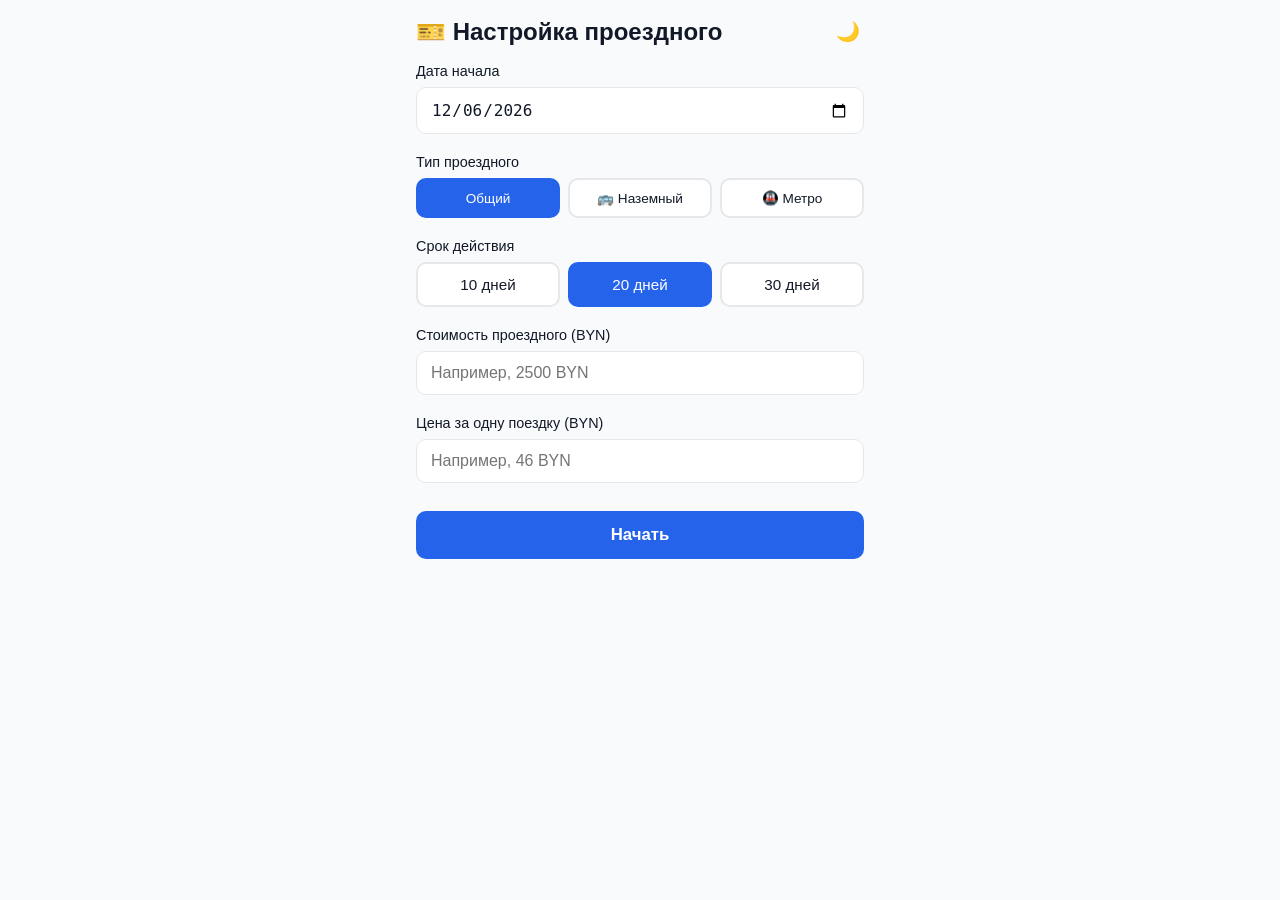
==== index.html @ 24b56d74 "Добавлены Google Analytics" ====
<!DOCTYPE html>
<html lang="ru">
<head>
    <meta charset="UTF-8">
    <meta name="viewport" content="width=device-width, initial-scale=1.0, user-scalable=no">
    <meta name="theme-color" content="#2563eb">
    <meta name="apple-mobile-web-app-capable" content="yes">
    <meta name="apple-mobile-web-app-status-bar-style" content="black-translucent">
    <title>Проездной</title>
    <link rel="manifest" href="manifest.json">
    <link rel="icon" href="data:image/svg+xml,<svg xmlns='http://www.w3.org/2000/svg' viewBox='0 0 100 100'><text y='.9em' font-size='90'>🎫</text></svg>">
    <link rel="stylesheet" href="style.css">
    <script async src="https://www.googletagmanager.com/gtag/js?id=G-JPB0Z3S4Q2"></script>
    <script>window.dataLayer=window.dataLayer||[];function gtag(){dataLayer.push(arguments);}gtag('js',new Date());gtag('config','G-JPB0Z3S4Q2');</script>
</head>
<body>
    <div id="app">
        <div id="screen-track" class="screen active">
            <div class="header">
                <h1>📊 Учёт поездок</h1>
                <div class="header-buttons">
                    <button id="btn-theme" class="btn-theme">🌙</button>
                    <a href="help.html" class="btn-link">Справка</a>
                    <button id="btn-setup" class="btn-link" onclick="if(confirm('Настройка проездного сбросит текущие данные о поездках. Продолжить?'))location.href='setup.html'">Настроить</button>
                </div>
            </div>

            <div id="pass-expired-banner" class="banner hidden">
                Проездной истёк!
            </div>

            <div id="pass-info" class="pass-info-line">
                <span id="pass-info-text"></span>
            </div>

            <div class="card days-card">
                <div class="days-info">
                    <span id="days-passed">0</span> / <span id="days-total">0</span> дней
                </div>
                <div class="progress-bar">
                    <div id="progress-fill" class="progress-fill"></div>
                </div>
                <div id="days-remaining" class="days-remaining"></div>
            </div>

            <div id="trips-card" class="card trips-card">
                <div class="trips-today">
                    <span>Поездок за сегодня: <strong id="today-trips">0</strong></span>
                    <button id="btn-undo" class="btn-undo-inline hidden" onclick="if(confirm('Отменить последнюю поездку?'))this.dispatchEvent(new Event('undo'))">✖️</button>
                </div>
                <div class="trips-buttons">
                    <button id="btn-plus-ground" class="btn-trip-add" data-trip-type="ground">
                        🚌 Наземный
                    </button>
                    <button id="btn-plus-metro" class="btn-trip-add" data-trip-type="metro">
                        🚇 Метро
                    </button>
                </div>
                <div class="trips-total">
                    Всего: <strong id="total-trips">0</strong>
                    <span id="total-breakdown" class="total-breakdown"></span>
                </div>
            </div>

            <div class="card calc-card">
                <div class="calc-row">
                    <span>Стоимость проездного</span>
                    <span id="calc-pass-price">0 BYN</span>
                </div>
                <div class="calc-row">
                    <span>По розничным</span>
                    <span id="calc-retail-price">0 BYN</span>
                </div>
                <div class="calc-row result">
                    <span id="calc-result-label">Экономия</span>
                    <span id="calc-result-value">0 BYN</span>
                </div>
            </div>
        </div>
    </div>
    <script src="app.js"></script>
</body>
</html>
---- style.css ----
* {
    margin: 0;
    padding: 0;
    box-sizing: border-box;
}

:root {
    --blue: #2563eb;
    --green: #16a34a;
    --red: #dc2626;
    --gray: #6b7280;
    --light-gray: #f3f4f6;
    --border: #e5e7eb;
    --bg: #f9fafb;
    --card-bg: #ffffff;
    --text: #111827;
    --text-secondary: #6b7280;
}

[data-theme="dark"] {
    --blue: #3b82f6;
    --green: #22c55e;
    --red: #ef4444;
    --gray: #9ca3af;
    --light-gray: #374151;
    --border: #4b5563;
    --bg: #111827;
    --card-bg: #1f2937;
    --text: #f9fafb;
    --text-secondary: #9ca3af;
}

body {
    font-family: -apple-system, BlinkMacSystemFont, 'Segoe UI', Roboto, sans-serif;
    background: var(--bg);
    color: var(--text);
    min-height: 100dvh;
    -webkit-tap-highlight-color: transparent;
}

#app {
    max-width: 480px;
    margin: 0 auto;
    padding: 16px;
    padding-bottom: 32px;
}

.screen {
    display: none;
}

.screen.active {
    display: block;
}

h1 {
    font-size: 1.5rem;
    margin-bottom: 20px;
}

.header {
    display: flex;
    justify-content: space-between;
    align-items: center;
    margin-bottom: 16px;
}

.header-buttons {
    display: flex;
    align-items: center;
    gap: 8px;
}

.header h1 {
    margin-bottom: 0;
}

.btn-link {
    background: none;
    border: none;
    color: var(--text-secondary);
    font-size: 0.85rem;
    cursor: pointer;
    text-decoration: underline;
}

.btn-theme {
    background: none;
    border: none;
    font-size: 1.2rem;
    cursor: pointer;
    padding: 4px;
}

.form-group {
    margin-bottom: 20px;
}

.form-group label {
    display: block;
    font-weight: 500;
    margin-bottom: 8px;
    font-size: 0.9rem;
}

.form-group input[type="date"],
.form-group input[type="number"] {
    width: 100%;
    padding: 12px 14px;
    border: 1px solid var(--border);
    border-radius: 10px;
    font-size: 1rem;
    background: var(--card-bg);
    color: var(--text);
    -webkit-appearance: none;
}

.type-buttons,
.duration-buttons {
    display: flex;
    gap: 8px;
}

.type-btn {
    flex: 1;
    padding: 10px 6px;
    border: 2px solid var(--border);
    border-radius: 10px;
    background: var(--card-bg);
    color: var(--text);
    font-size: 0.85rem;
    font-weight: 500;
    cursor: pointer;
    transition: all 0.15s;
}

.type-btn.selected {
    border-color: var(--blue);
    background: var(--blue);
    color: white;
}

.duration-btn {
    flex: 1;
    padding: 12px;
    border: 2px solid var(--border);
    border-radius: 10px;
    background: var(--card-bg);
    color: var(--text);
    font-size: 0.95rem;
    font-weight: 500;
    cursor: pointer;
    transition: all 0.15s;
}

.duration-btn.selected {
    border-color: var(--blue);
    background: var(--blue);
    color: white;
}

.btn-primary {
    width: 100%;
    padding: 14px;
    background: var(--blue);
    color: white;
    border: none;
    border-radius: 10px;
    font-size: 1.05rem;
    font-weight: 600;
    cursor: pointer;
    margin-top: 8px;
    transition: opacity 0.15s;
}

.btn-primary:active {
    opacity: 0.85;
}

.banner {
    background: #fef3c7;
    color: #92400e;
    padding: 12px 16px;
    border-radius: 10px;
    text-align: center;
    font-weight: 600;
    margin-bottom: 16px;
}

.banner.hidden {
    display: none;
}

.pass-info-line {
    text-align: center;
    font-size: 0.95rem;
    color: var(--text-secondary);
    margin-bottom: 12px;
}

.pass-info-line span {
    font-weight: 600;
    color: var(--text);
}

.card {
    background: var(--card-bg);
    border-radius: 14px;
    padding: 18px;
    margin-bottom: 14px;
    box-shadow: 0 1px 3px rgba(0,0,0,0.06);
}

.days-info {
    font-size: 1.1rem;
    font-weight: 600;
    text-align: center;
    margin-bottom: 12px;
}

.progress-bar {
    width: 100%;
    height: 8px;
    background: var(--light-gray);
    border-radius: 4px;
    overflow: hidden;
    margin-bottom: 8px;
}

.progress-fill {
    height: 100%;
    background: var(--blue);
    border-radius: 4px;
    transition: width 0.3s;
    width: 0%;
}

.days-remaining {
    text-align: center;
    font-size: 0.85rem;
    color: var(--text-secondary);
}

.trips-label {
    text-align: center;
    font-size: 0.9rem;
    color: var(--text-secondary);
    margin-bottom: 10px;
}

.trips-row {
    display: flex;
    gap: 12px;
    margin-bottom: 12px;
}

.trips-row .trips-counter {
    flex: 1;
    flex-direction: column;
    gap: 8px;
}

.trips-counter {
    display: flex;
    align-items: center;
    justify-content: center;
    gap: 24px;
    margin-bottom: 12px;
}

.trips-counter-label {
    font-size: 0.8rem;
    color: var(--text-secondary);
    font-weight: 500;
}

.trips-counter-controls {
    display: flex;
    align-items: center;
    gap: 16px;
}

.trips-counter span {
    font-size: 2.5rem;
    font-weight: 700;
    min-width: 50px;
    text-align: center;
}

.total-breakdown {
    display: block;
    font-size: 0.8rem;
    margin-top: 4px;
    color: var(--text-secondary);
}

.type-select {
    display: flex;
    gap: 8px;
    justify-content: center;
    margin-bottom: 12px;
}

.type-select-btn {
    padding: 8px 14px;
    border: 2px solid var(--border);
    border-radius: 8px;
    background: var(--card-bg);
    font-size: 0.85rem;
    font-weight: 500;
    cursor: pointer;
    transition: all 0.15s;
}

.type-select-btn.selected {
    border-color: var(--blue);
    background: #eff6ff;
    color: var(--blue);
}

.trips-buttons {
    display: flex;
    gap: 10px;
    justify-content: center;
    margin: 12px 0;
}

.btn-trip-add {
    flex: 1;
    display: flex;
    align-items: center;
    justify-content: center;
    gap: 8px;
    padding: 18px 12px;
    border: 2px solid var(--blue);
    border-radius: 14px;
    background: var(--card-bg);
    color: var(--blue);
    font-size: 1rem;
    font-weight: 600;
    cursor: pointer;
    transition: all 0.15s;
}

.btn-trip-add:active {
    background: var(--blue);
    color: var(--card-bg);
}

.btn-trip-add:disabled {
    border-color: var(--border);
    color: var(--border);
    cursor: default;
}

.btn-trip-add:disabled:active {
    background: var(--card-bg);
    color: var(--border);
}

.btn-trip-add.hidden {
    display: none;
}

.btn-trip-plus {
    font-size: 1.4rem;
    font-weight: 700;
}

.trips-today {
    display: flex;
    align-items: center;
    justify-content: space-between;
    font-size: 0.9rem;
    color: var(--text-secondary);
    margin-bottom: 12px;
}

.btn-undo-inline {
    background: none;
    border: none;
    font-size: 1rem;
    cursor: pointer;
    padding: 4px;
    line-height: 1;
    transition: opacity 0.15s;
}

.btn-undo-inline:active {
    opacity: 0.6;
}

.btn-undo-inline.hidden {
    display: none;
}

.trips-total {
    display: flex;
    justify-content: center;
    align-items: center;
    gap: 6px;
    text-align: center;
    font-size: 0.9rem;
    color: var(--text-secondary);
}

.calc-row {
    display: flex;
    justify-content: space-between;
    padding: 8px 0;
    font-size: 0.95rem;
}

.calc-row + .calc-row {
    border-top: 1px solid var(--border);
}

.calc-row.result {
    border-top: 2px solid var(--border);
    margin-top: 4px;
    padding-top: 12px;
    font-weight: 700;
    font-size: 1.05rem;
}

.calc-row.result.positive {
    color: var(--green);
}

.calc-row.result.negative {
    color: var(--red);
}

.calc-row.result.neutral {
    color: var(--gray);
}

.history-card h3 {
    font-size: 0.95rem;
    margin-bottom: 12px;
    color: var(--text-secondary);
}

.history-header {
    display: flex;
    justify-content: space-between;
    align-items: center;
    margin-bottom: 12px;
}

.history-header h3 {
    margin-bottom: 0;
}

.trips-history {
    display: flex;
    flex-direction: column;
    gap: 6px;
}

.history-row {
    display: flex;
    justify-content: space-between;
    padding: 6px 0;
    font-size: 0.9rem;
    border-bottom: 1px solid var(--light-gray);
}

.history-row:last-child {
    border-bottom: none;
}

.history-row .date {
    color: var(--text-secondary);
}

.history-row .count {
    font-weight: 600;
}

.no-trips {
    text-align: center;
    color: var(--text-secondary);
    font-size: 0.85rem;
    padding: 12px 0;
}
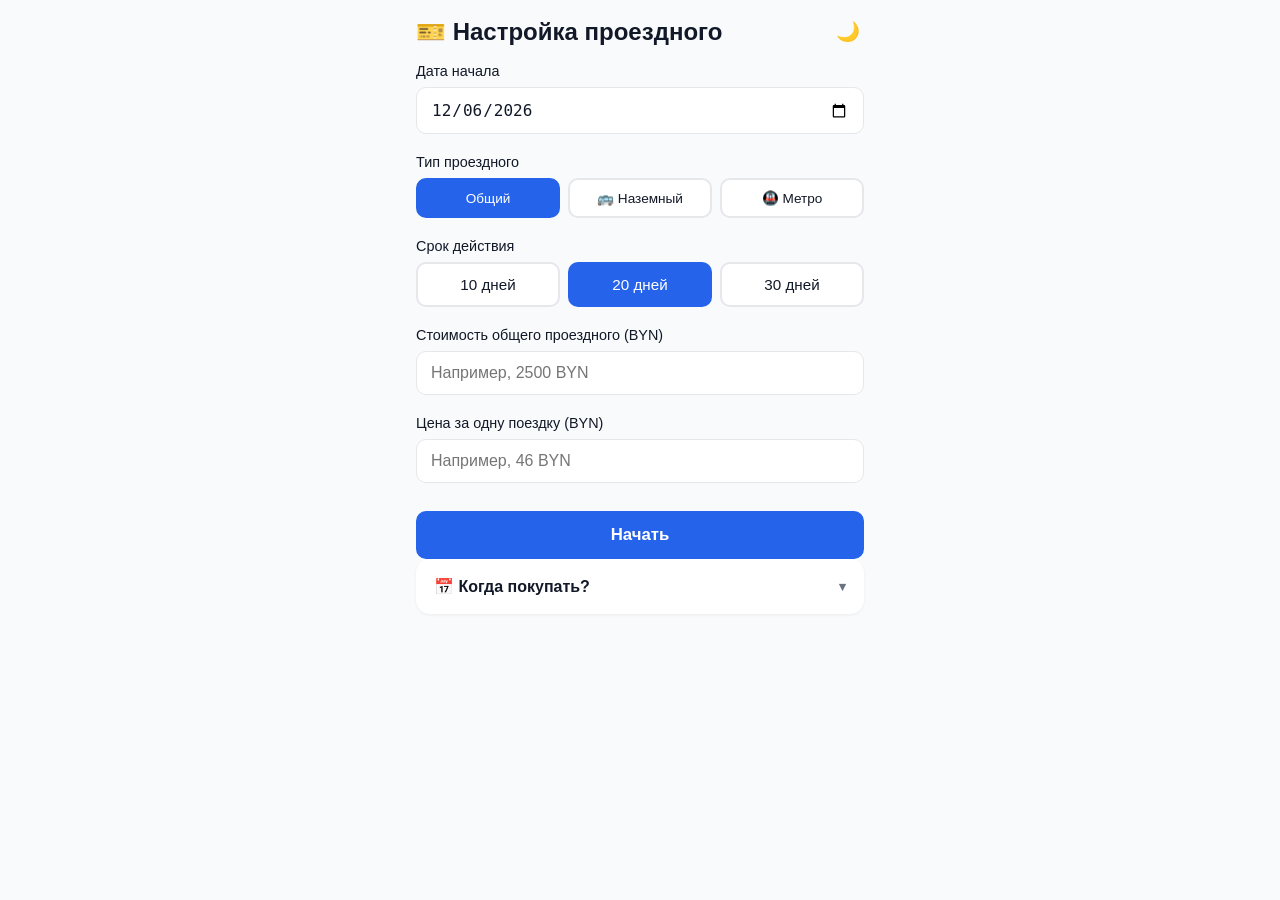
==== commit ad7ca5d5: "Cache-busting v8 для всех файлов" ====
--- a/index.html
+++ b/index.html
@@ -7,9 +7,9 @@
     <meta name="apple-mobile-web-app-capable" content="yes">
     <meta name="apple-mobile-web-app-status-bar-style" content="black-translucent">
     <title>Проездной</title>
-    <link rel="manifest" href="manifest.json">
+    <link rel="manifest" href="manifest.json?v=8">
     <link rel="icon" href="data:image/svg+xml,<svg xmlns='http://www.w3.org/2000/svg' viewBox='0 0 100 100'><text y='.9em' font-size='90'>🎫</text></svg>">
-    <link rel="stylesheet" href="style.css">
+    <link rel="stylesheet" href="style.css?v=8">
     <script async src="https://www.googletagmanager.com/gtag/js?id=G-JPB0Z3S4Q2"></script>
     <script>window.dataLayer=window.dataLayer||[];function gtag(){dataLayer.push(arguments);}gtag('js',new Date());gtag('config','G-JPB0Z3S4Q2');</script>
 </head>
@@ -21,7 +21,7 @@
                 <div class="header-buttons">
                     <button id="btn-theme" class="btn-theme">🌙</button>
                     <a href="help.html" class="btn-link">Справка</a>
-                    <button id="btn-setup" class="btn-link" onclick="if(confirm('Настройка проездного сбросит текущие данные о поездках. Продолжить?'))location.href='setup.html'">Настроить</button>
+                    <a href="setup.html" class="btn-link" onclick="return confirm('Текущий проездной и все поездки будут сброшены. Продолжить?')">Новый</a>
                 </div>
             </div>
 
@@ -62,22 +62,43 @@
                 </div>
             </div>
 
-            <div class="card calc-card">
-                <div class="calc-row">
-                    <span>Стоимость проездного</span>
-                    <span id="calc-pass-price">0 BYN</span>
+            <div class="card calc-card" id="calc-card">
+                <div class="calc-summary" id="calc-summary">
+                    <span id="calc-summary-text"></span>
+                    <span class="calc-expand">▾</span>
                 </div>
-                <div class="calc-row">
-                    <span>По розничным</span>
-                    <span id="calc-retail-price">0 BYN</span>
+                <div class="calc-details hidden" id="calc-details">
+                    <div class="calc-row">
+                        <span>Стоимость проездного</span>
+                        <span id="calc-pass-price">0 BYN</span>
+                    </div>
+                    <div class="calc-row">
+                        <span>По розничным</span>
+                        <span id="calc-retail-price">0 BYN</span>
+                    </div>
+                    <div class="calc-row result">
+                        <span id="calc-result-label">Экономия</span>
+                        <span id="calc-result-value">0 BYN</span>
+                    </div>
                 </div>
-                <div class="calc-row result">
-                    <span id="calc-result-label">Экономия</span>
-                    <span id="calc-result-value">0 BYN</span>
-                </div>
+            </div>
+
+            <div class="ad-block">
+                <div id="yandex_rtb_R-A-19479210-1"></div>
             </div>
         </div>
     </div>
-    <script src="app.js"></script>
+    <script>window.yaContextCb=window.yaContextCb||[]</script>
+    <script src="https://yandex.ru/ads/system/context.js" async></script>
+    <script>
+        window.yaContextCb.push(() => {
+            Ya.Context.AdvManager.render({
+                "blockId": "R-A-19479210-1",
+                "renderTo": "yandex_rtb_R-A-19479210-1",
+                "type": "feed"
+            })
+        })
+    </script>
+    <script src="app.js?v=8"></script>
 </body>
 </html>
--- a/style.css
+++ b/style.css
@@ -2,6 +2,10 @@
     margin: 0;
     padding: 0;
     box-sizing: border-box;
+}
+
+.hidden {
+    display: none !important;
 }
 
 :root {
@@ -435,6 +439,42 @@
     color: var(--gray);
 }
 
+.calc-summary {
+    display: flex;
+    justify-content: space-between;
+    align-items: center;
+    cursor: pointer;
+    font-size: 1rem;
+    font-weight: 600;
+}
+
+.calc-summary.positive {
+    color: var(--green);
+}
+
+.calc-summary.negative {
+    color: var(--red);
+}
+
+.calc-summary.neutral {
+    color: var(--gray);
+}
+
+.calc-expand {
+    font-size: 0.8rem;
+    color: var(--text-secondary);
+    transition: transform 0.2s;
+}
+
+.calc-details.hidden {
+    display: none;
+}
+
+.calc-details .calc-row {
+    padding: 6px 0;
+    font-size: 0.9rem;
+}
+
 .history-card h3 {
     font-size: 0.95rem;
     margin-bottom: 12px;
@@ -484,3 +524,58 @@
     font-size: 0.85rem;
     padding: 12px 0;
 }
+
+.ad-block {
+    margin-top: 16px;
+    text-align: center;
+}
+
+.plan-row {
+    display: flex;
+    justify-content: space-between;
+    align-items: center;
+    gap: 10px;
+    padding: 8px 0;
+    font-size: 0.9rem;
+    border-bottom: 1px solid var(--light-gray);
+}
+
+.plan-row:last-child {
+    border-bottom: none;
+}
+
+.plan-label {
+    font-weight: 600;
+    color: var(--green);
+    min-width: 100px;
+}
+
+.plan-date {
+    color: var(--text);
+    font-weight: 500;
+}
+
+.plan-count {
+    color: var(--text-secondary);
+    font-size: 0.8rem;
+}
+
+.plan-section {
+    padding: 10px 0;
+    border-bottom: 1px solid var(--border);
+}
+
+.plan-section:last-child {
+    border-bottom: none;
+}
+
+.plan-section-title {
+    font-size: 0.9rem;
+    font-weight: 700;
+    color: var(--text);
+    margin-bottom: 6px;
+}
+
+.plan-current .plan-section-title {
+    color: var(--blue);
+}
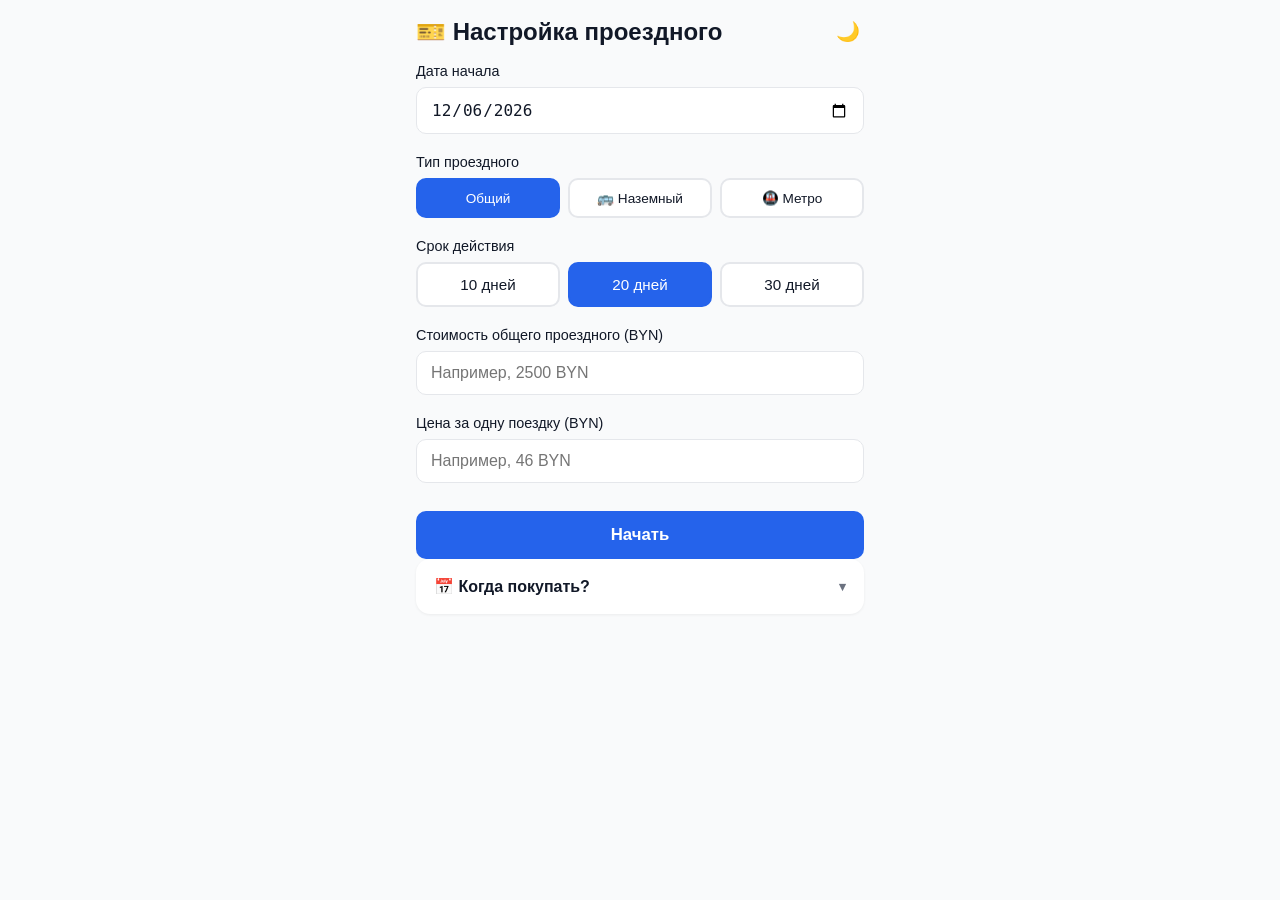
==== commit 349260de: "Запрет кэширования HTML + cache-busting v9" ====
--- a/index.html
+++ b/index.html
@@ -7,9 +7,12 @@
     <meta name="apple-mobile-web-app-capable" content="yes">
     <meta name="apple-mobile-web-app-status-bar-style" content="black-translucent">
     <title>Проездной</title>
-    <link rel="manifest" href="manifest.json?v=8">
+    <meta http-equiv="Cache-Control" content="no-cache, no-store, must-revalidate">
+    <meta http-equiv="Pragma" content="no-cache">
+    <meta http-equiv="Expires" content="0">
+    <link rel="manifest" href="manifest.json?v=9">
     <link rel="icon" href="data:image/svg+xml,<svg xmlns='http://www.w3.org/2000/svg' viewBox='0 0 100 100'><text y='.9em' font-size='90'>🎫</text></svg>">
-    <link rel="stylesheet" href="style.css?v=8">
+    <link rel="stylesheet" href="style.css?v=9">
     <script async src="https://www.googletagmanager.com/gtag/js?id=G-JPB0Z3S4Q2"></script>
     <script>window.dataLayer=window.dataLayer||[];function gtag(){dataLayer.push(arguments);}gtag('js',new Date());gtag('config','G-JPB0Z3S4Q2');</script>
 </head>
@@ -99,6 +102,6 @@
             })
         })
     </script>
-    <script src="app.js?v=8"></script>
+    <script src="app.js?v=9"></script>
 </body>
 </html>
